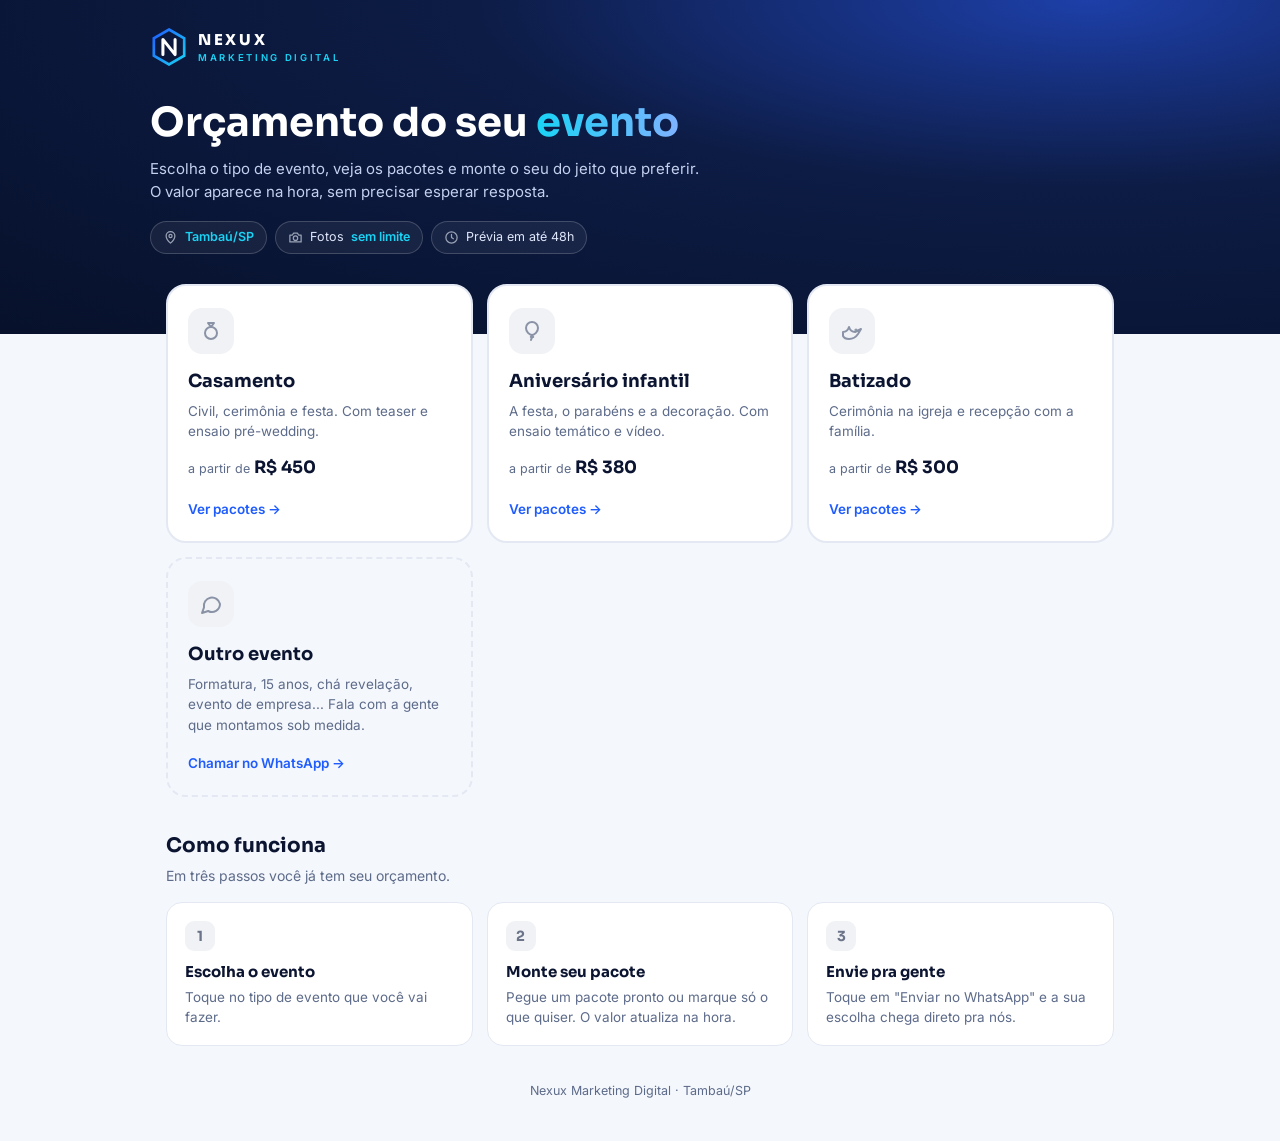
==== index.html @ ab5d2581 "Sistema de orçamentos multi-eventos: página inicial, casamento, aniversário infantil e batizado Co-A" ====
<!DOCTYPE html>
<html lang="pt-BR">
<head>
<meta charset="UTF-8">
<meta name="viewport" content="width=device-width, initial-scale=1">
<title>Orçamentos · Nexux Marketing Digital</title>
<link href="https://fonts.googleapis.com/css2?family=Sora:wght@500;600;700;800&family=Inter:wght@400;500;600&display=swap" rel="stylesheet">
<link rel="stylesheet" href="assets/style.css">
</head>
<body class="home">
<script src="assets/config.js"></script>
<script src="assets/eventos.js"></script>
<script>
(function () {
  const nome = nomeCliente();
  const q = location.search;
  const cards = Object.entries(EVENTOS).map(([id, ev]) => `
    <a class="ev" href="${id}/${q}">
      <div class="eico">${icone(ev.icone, "")}</div>
      <h3>${ev.nome}</h3>
      <p>${ev.resumo}</p>
      <div class="from">a partir de <b>${brl(precoInicial(ev))}</b></div>
      <div class="go">Ver pacotes →</div>
    </a>`).join("");
  const esc = t => t.replace(/[&<>"]/g, c => ({ "&": "&amp;", "<": "&lt;", ">": "&gt;", '"': "&quot;" }[c]));
  document.body.innerHTML = `
  <header class="hero"><div class="wrap">
    ${BRAND}
    ${nome ? `<div class="hello">Olá, ${esc(nome)}!</div>` : ""}
    <h1>Orçamento do seu <span>evento</span></h1>
    <p>Escolha o tipo de evento, veja os pacotes e monte o seu do jeito que preferir. O valor aparece na hora, sem precisar esperar resposta.</p>
    <div class="chips">
      <div class="chip">${icone("pin")}<b>${NEXUX.cidade}</b></div>
      <div class="chip">${icone("camera")}Fotos <b>sem limite</b></div>
      <div class="chip">${icone("relogio")}Prévia em até 48h</div>
    </div>
  </div></header>
  <main class="wrap" style="margin-top:-50px">
    <div class="events">${cards}
      <a class="ev other" href="#" id="outro">
        <div class="eico">${icone("chat", "")}</div>
        <h3>Outro evento</h3>
        <p>Formatura, 15 anos, chá revelação, evento de empresa... Fala com a gente que montamos sob medida.</p>
        <div class="go">Chamar no WhatsApp →</div>
      </a>
    </div>
    <h2 class="sec-t">Como funciona</h2>
    <p class="sec-s">Em três passos você já tem seu orçamento.</p>
    <div class="steps">
      <div class="step"><div class="num">1</div><h4>Escolha o evento</h4><p>Toque no tipo de evento que você vai fazer.</p></div>
      <div class="step"><div class="num">2</div><h4>Monte seu pacote</h4><p>Pegue um pacote pronto ou marque só o que quiser. O valor atualiza na hora.</p></div>
      <div class="step"><div class="num">3</div><h4>Envie pra gente</h4><p>Toque em "Enviar no WhatsApp" e a sua escolha chega direto pra nós.</p></div>
    </div>
    <p class="foot">Nexux Marketing Digital · ${NEXUX.cidade}</p>
  </main>`;
  document.getElementById("outro").onclick = e => {
    e.preventDefault();
    abrirWhatsApp((nome ? "Oi! Aqui é " + nome + ". " : "Oi! ") + "Queria um orçamento para outro tipo de evento.");
  };
})();
</script>
</body>
</html>
---- assets/style.css ----
:root{
  --navy:#07112b; --navy2:#0d1c45; --blue:#1f5cff; --cyan:#19d3f5;
  --ink:#0b1430; --muted:#5d6b8a; --line:#e3e8f3; --bg:#f4f7fc; --white:#fff;
}
*{box-sizing:border-box;margin:0;padding:0}
body{font-family:Inter,system-ui,sans-serif;background:var(--bg);color:var(--ink);line-height:1.5;padding-bottom:110px}
h1,h2,h3,.sora{font-family:Sora,sans-serif}
.hero{background:radial-gradient(120% 140% at 85% 0%,#1d3fa8 0%,var(--navy2) 40%,var(--navy) 100%);color:#fff;padding:28px 20px 70px}
.wrap{max-width:980px;margin:0 auto}
.brand{display:flex;align-items:center;gap:10px}
.brand .n{font-family:Sora;font-weight:800;letter-spacing:.18em;font-size:15px}
.brand .m{font-size:9.5px;letter-spacing:.28em;color:var(--cyan);font-weight:600}
.hero h1{font-size:clamp(26px,5vw,40px);font-weight:700;margin-top:34px;line-height:1.15}
.hero h1 span{background:linear-gradient(90deg,var(--cyan),#7fb2ff);-webkit-background-clip:text;background-clip:text;color:transparent}
.hero p{color:#c4d0ee;margin-top:12px;max-width:560px;font-size:15px}
.chips{display:flex;flex-wrap:wrap;gap:8px;margin-top:18px}
.chip{border:1px solid rgba(255,255,255,.18);background:rgba(255,255,255,.06);border-radius:99px;padding:6px 12px;font-size:12.5px;color:#dfe7fb}
.chip b{color:var(--cyan);font-weight:600}
.chip{display:inline-flex;align-items:center;gap:7px}
.ic{width:15px;height:15px;color:#9aa3b5;flex:none}
main{margin-top:-44px;padding:0 16px}
.sec-t{font-size:20px;font-weight:700;margin:34px 0 4px}
.sec-s{color:var(--muted);font-size:14px;margin-bottom:16px}
.grid{display:grid;grid-template-columns:repeat(auto-fit,minmax(215px,1fr));gap:14px}
.card{background:var(--white);border:2px solid var(--line);border-radius:18px;padding:20px 18px;cursor:pointer;transition:.18s;position:relative;display:flex;flex-direction:column;text-align:left;font:inherit;color:inherit}
.card:hover{border-color:#b7c6ef;transform:translateY(-2px)}
.card.sel{border-color:var(--blue);box-shadow:0 10px 30px -12px rgba(31,92,255,.45)}
.card .tag{font-size:10.5px;letter-spacing:.14em;font-weight:700;color:var(--blue)}
.card h3{font-size:19px;margin-top:4px}
.card .price{font-family:Sora;font-weight:800;font-size:26px;margin-top:10px}
.card .old{color:#98a3bd;text-decoration:line-through;font-size:13px;margin-left:6px;font-weight:500}
.card ul{list-style:none;margin-top:12px;font-size:13.5px;color:#33405f;flex:1}
.card li{padding:5px 0 5px 20px;position:relative;border-top:1px dashed var(--line)}
.card li:first-child{border-top:none}
.card li::before{content:"";position:absolute;left:2px;top:11px;width:9px;height:9px;border-radius:3px;background:#a3abbd}
.card .pick{margin-top:14px;text-align:center;border-radius:10px;padding:9px;font-weight:600;font-size:13.5px;background:#eef3ff;color:var(--blue)}
.card.sel .pick{background:var(--blue);color:#fff}
.badge{position:absolute;top:-11px;right:14px;background:linear-gradient(90deg,var(--blue),var(--cyan));color:#fff;font-size:10.5px;font-weight:700;letter-spacing:.08em;padding:4px 10px;border-radius:99px}
.panel{background:var(--white);border:1px solid var(--line);border-radius:18px;padding:8px 18px}
.opt{display:flex;align-items:center;gap:14px;padding:15px 0;border-top:1px solid var(--line);cursor:pointer}
.opt:first-child{border-top:none}
.opt input{display:none}
.box{width:24px;height:24px;border-radius:7px;border:2px solid #c3cde3;flex:none;display:grid;place-items:center;transition:.15s}
.opt input:checked + .box{background:var(--blue);border-color:var(--blue)}
.opt input:checked + .box::after{content:"";width:6px;height:11px;border:solid #fff;border-width:0 2.5px 2.5px 0;transform:rotate(45deg) translate(-1px,-1px)}
.opt.locked{cursor:default}
.opt.locked .box{background:#9fb0d6;border-color:#9fb0d6}
.opt.locked .box::after{content:"";width:6px;height:11px;border:solid #fff;border-width:0 2.5px 2.5px 0;transform:rotate(45deg) translate(-1px,-1px)}
.opt.off{opacity:.45;cursor:not-allowed}
.opt .txt{flex:1}
.opt .t{font-weight:600;font-size:15px}
.opt .d{color:var(--muted);font-size:13px}
.opt .v{font-family:Sora;font-weight:700;font-size:15px;white-space:nowrap}
.hours{display:flex;gap:8px;margin-top:9px;flex-wrap:wrap}
.hours button{font:600 13px Inter;border:2px solid var(--line);background:#fff;border-radius:10px;padding:7px 12px;cursor:pointer;color:var(--ink)}
.hours button.on{border-color:var(--blue);background:#eef3ff;color:var(--blue)}
.hours small{display:block;font-weight:500;font-size:11px;color:var(--muted)}
.info{display:grid;grid-template-columns:repeat(auto-fit,minmax(220px,1fr));gap:14px}
.ib{background:var(--white);border:1px solid var(--line);border-radius:16px;padding:16px 18px}
.ib .k{font-size:10.5px;letter-spacing:.14em;color:var(--blue);font-weight:700}
.ib .big{font-family:Sora;font-weight:800;font-size:22px;margin-top:4px}
.ib p{font-size:13.5px;color:#33405f;margin-top:4px}
.bar{position:fixed;left:0;right:0;bottom:0;background:var(--navy);color:#fff;padding:12px 16px;box-shadow:0 -10px 30px rgba(7,17,43,.25);z-index:5}
.bar .wrap{display:flex;align-items:center;gap:14px;justify-content:space-between}
.bar .lab{font-size:11px;letter-spacing:.14em;color:var(--cyan);font-weight:600}
.bar .tot{font-family:Sora;font-weight:800;font-size:26px;line-height:1.1}
.bar .sub{font-size:12px;color:#aebbe0}
.bar button{font:600 14px Inter;border:none;border-radius:12px;padding:12px 18px;background:#25d366;color:#fff;cursor:pointer;white-space:nowrap}
.foot{text-align:center;color:var(--muted);font-size:12.5px;margin:36px 0 10px}
.toast{position:fixed;left:50%;bottom:96px;transform:translateX(-50%) translateY(20px);background:#13234f;color:#fff;padding:10px 16px;border-radius:10px;font-size:13.5px;opacity:0;transition:.25s;pointer-events:none;z-index:6}
.toast.show{opacity:1;transform:translateX(-50%) translateY(0)}
.disc{color:var(--cyan);font-weight:600}
@media (max-width:560px){.bar .tot{font-size:22px}.bar button{padding:11px 13px;font-size:13px}}


/* ---------- comum ---------- */
a{color:inherit}
.back{display:inline-flex;align-items:center;gap:6px;color:#c4d0ee;text-decoration:none;font-size:13.5px;margin-top:22px}
.back:hover{color:#fff}
.hello{color:var(--cyan);font-weight:600;font-size:14px;margin-top:28px}
.hello + h1{margin-top:6px}

/* ---------- página inicial ---------- */
.home .hero{padding-bottom:80px}
.events{display:grid;grid-template-columns:repeat(auto-fit,minmax(230px,1fr));gap:14px}
.ev{background:var(--white);border:2px solid var(--line);border-radius:20px;padding:22px 20px;text-decoration:none;display:flex;flex-direction:column;gap:6px;transition:.18s}
.ev:hover{border-color:var(--blue);transform:translateY(-3px);box-shadow:0 14px 30px -16px rgba(31,92,255,.5)}
.ev .eico{width:46px;height:46px;border-radius:14px;background:#f0f2f6;display:grid;place-items:center;margin-bottom:8px}
.ev .eico svg{width:24px;height:24px;color:#8a93a6}
.ev h3{font-size:18px}
.ev p{font-size:13.5px;color:var(--muted);flex:1}
.ev .from{font-size:12.5px;color:var(--muted);margin-top:8px}
.ev .from b{font-family:Sora;font-size:17px;color:var(--ink)}
.ev .go{margin-top:12px;font-weight:600;font-size:13.5px;color:var(--blue)}
.ev.other{border-style:dashed;background:transparent}
.steps{display:grid;grid-template-columns:repeat(auto-fit,minmax(200px,1fr));gap:14px}
.step{background:var(--white);border:1px solid var(--line);border-radius:16px;padding:18px}
.step .num{width:30px;height:30px;border-radius:9px;background:#f0f2f6;color:#6b7488;font-family:Sora;font-weight:700;display:grid;place-items:center;font-size:14px}
.step h4{font-family:Sora;font-size:15px;margin-top:10px}
.step p{font-size:13.5px;color:var(--muted);margin-top:3px}
.home{padding-bottom:30px}
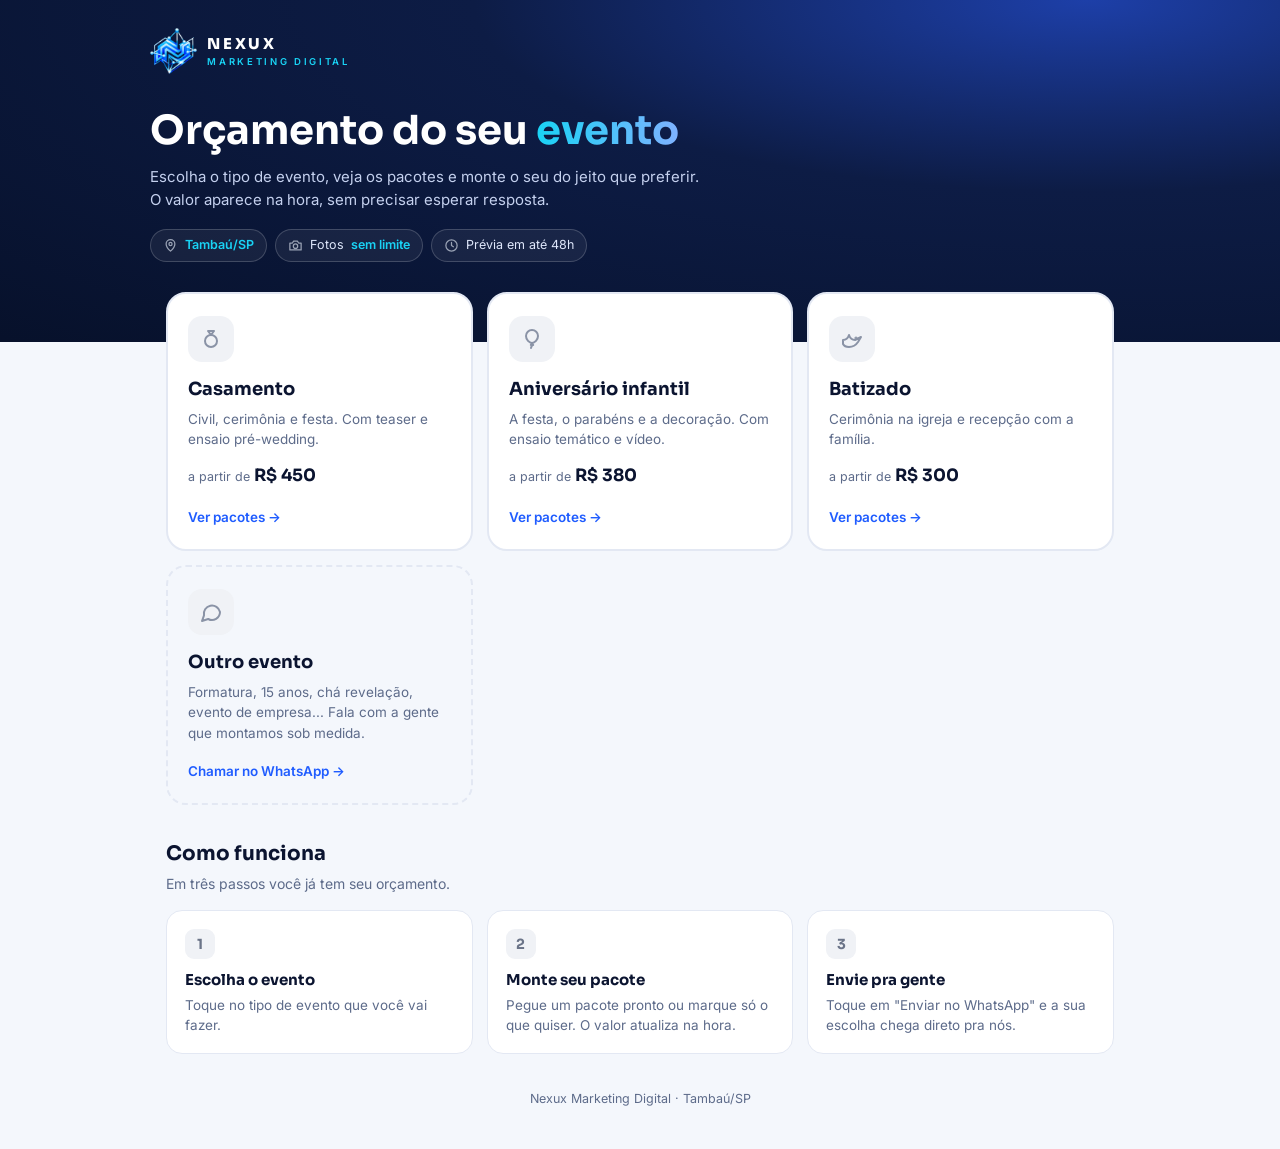
==== commit 58b11327: "Nova logo da Nexux no topo e como ícone da aba Co-Authored-By: Claude Opus 5.5 <noreply@anthropic.co" ====
--- a/index.html
+++ b/index.html
@@ -3,13 +3,14 @@
 <head>
 <meta charset="UTF-8">
 <meta name="viewport" content="width=device-width, initial-scale=1">
+<link rel="icon" href="assets/logo.png">
 <title>Orçamentos · Nexux Marketing Digital</title>
 <link href="https://fonts.googleapis.com/css2?family=Sora:wght@500;600;700;800&family=Inter:wght@400;500;600&display=swap" rel="stylesheet">
-<link rel="stylesheet" href="assets/style.css">
+<link rel="stylesheet" href="assets/style.css?v=1794233570">
 </head>
 <body class="home">
-<script src="assets/config.js"></script>
-<script src="assets/eventos.js"></script>
+<script src="assets/config.js?v=1794233570"></script>
+<script src="assets/eventos.js?v=1794233570"></script>
 <script>
 (function () {
   const nome = nomeCliente();
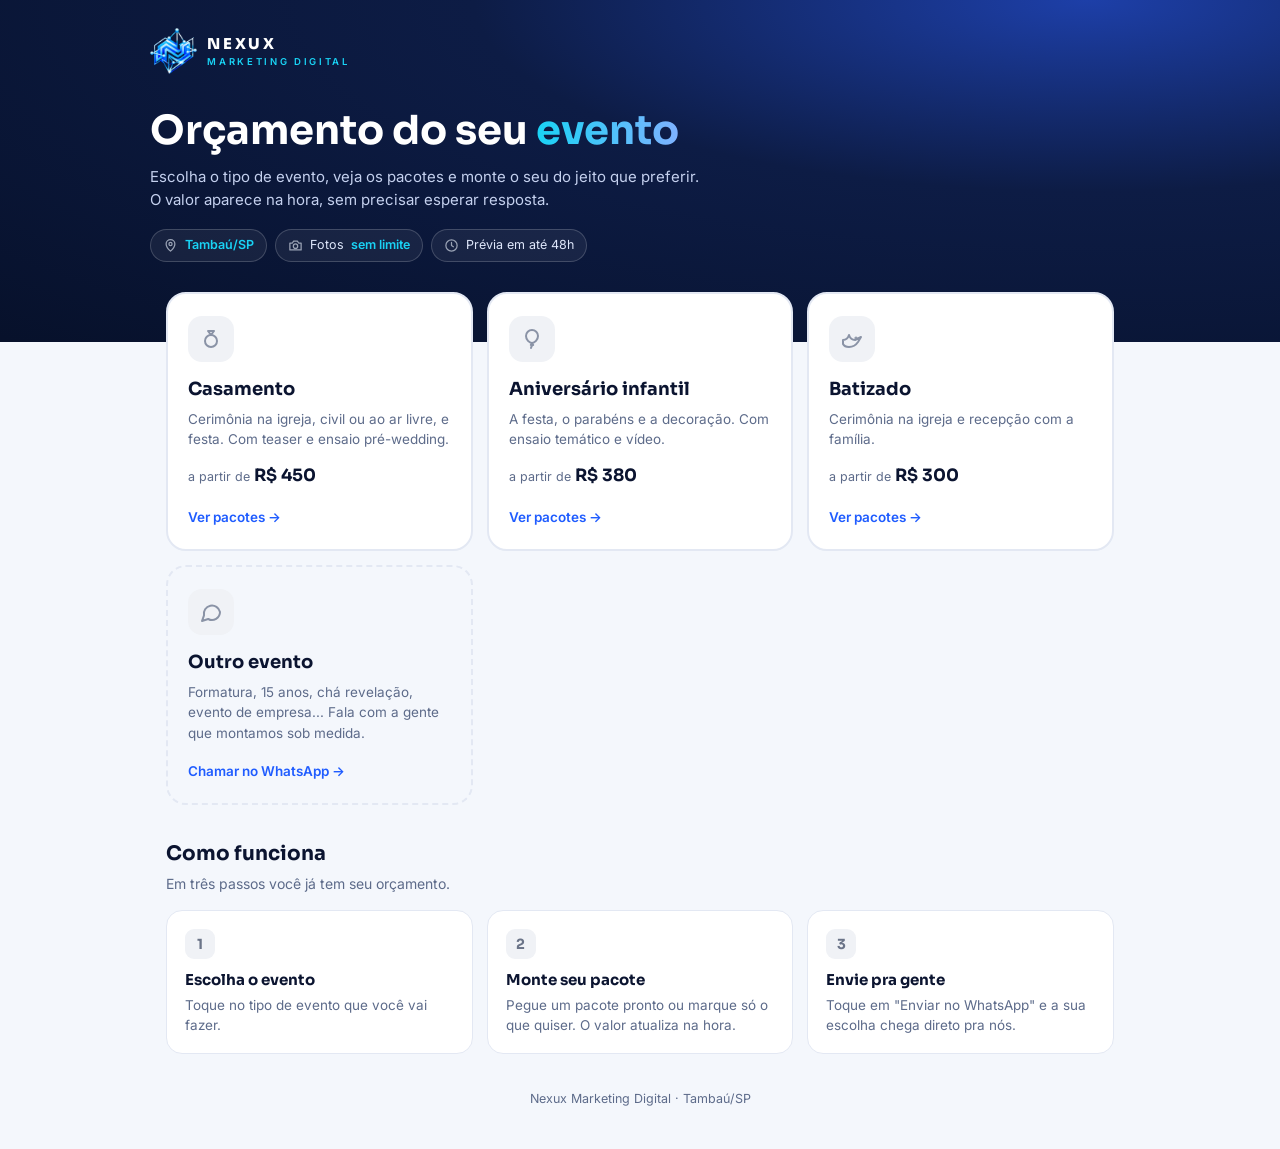
==== commit 32277d5b: "Casamento para qualquer cerimônia: base cerimônia + festa (3 a 6h), civil em outro dia opcional Co-A" ====
--- a/index.html
+++ b/index.html
@@ -6,11 +6,11 @@
 <link rel="icon" href="assets/logo.png">
 <title>Orçamentos · Nexux Marketing Digital</title>
 <link href="https://fonts.googleapis.com/css2?family=Sora:wght@500;600;700;800&family=Inter:wght@400;500;600&display=swap" rel="stylesheet">
-<link rel="stylesheet" href="assets/style.css?v=1794233570">
+<link rel="stylesheet" href="assets/style.css?v=1794321323">
 </head>
 <body class="home">
-<script src="assets/config.js?v=1794233570"></script>
-<script src="assets/eventos.js?v=1794233570"></script>
+<script src="assets/config.js?v=1794321323"></script>
+<script src="assets/eventos.js?v=1794321323"></script>
 <script>
 (function () {
   const nome = nomeCliente();
